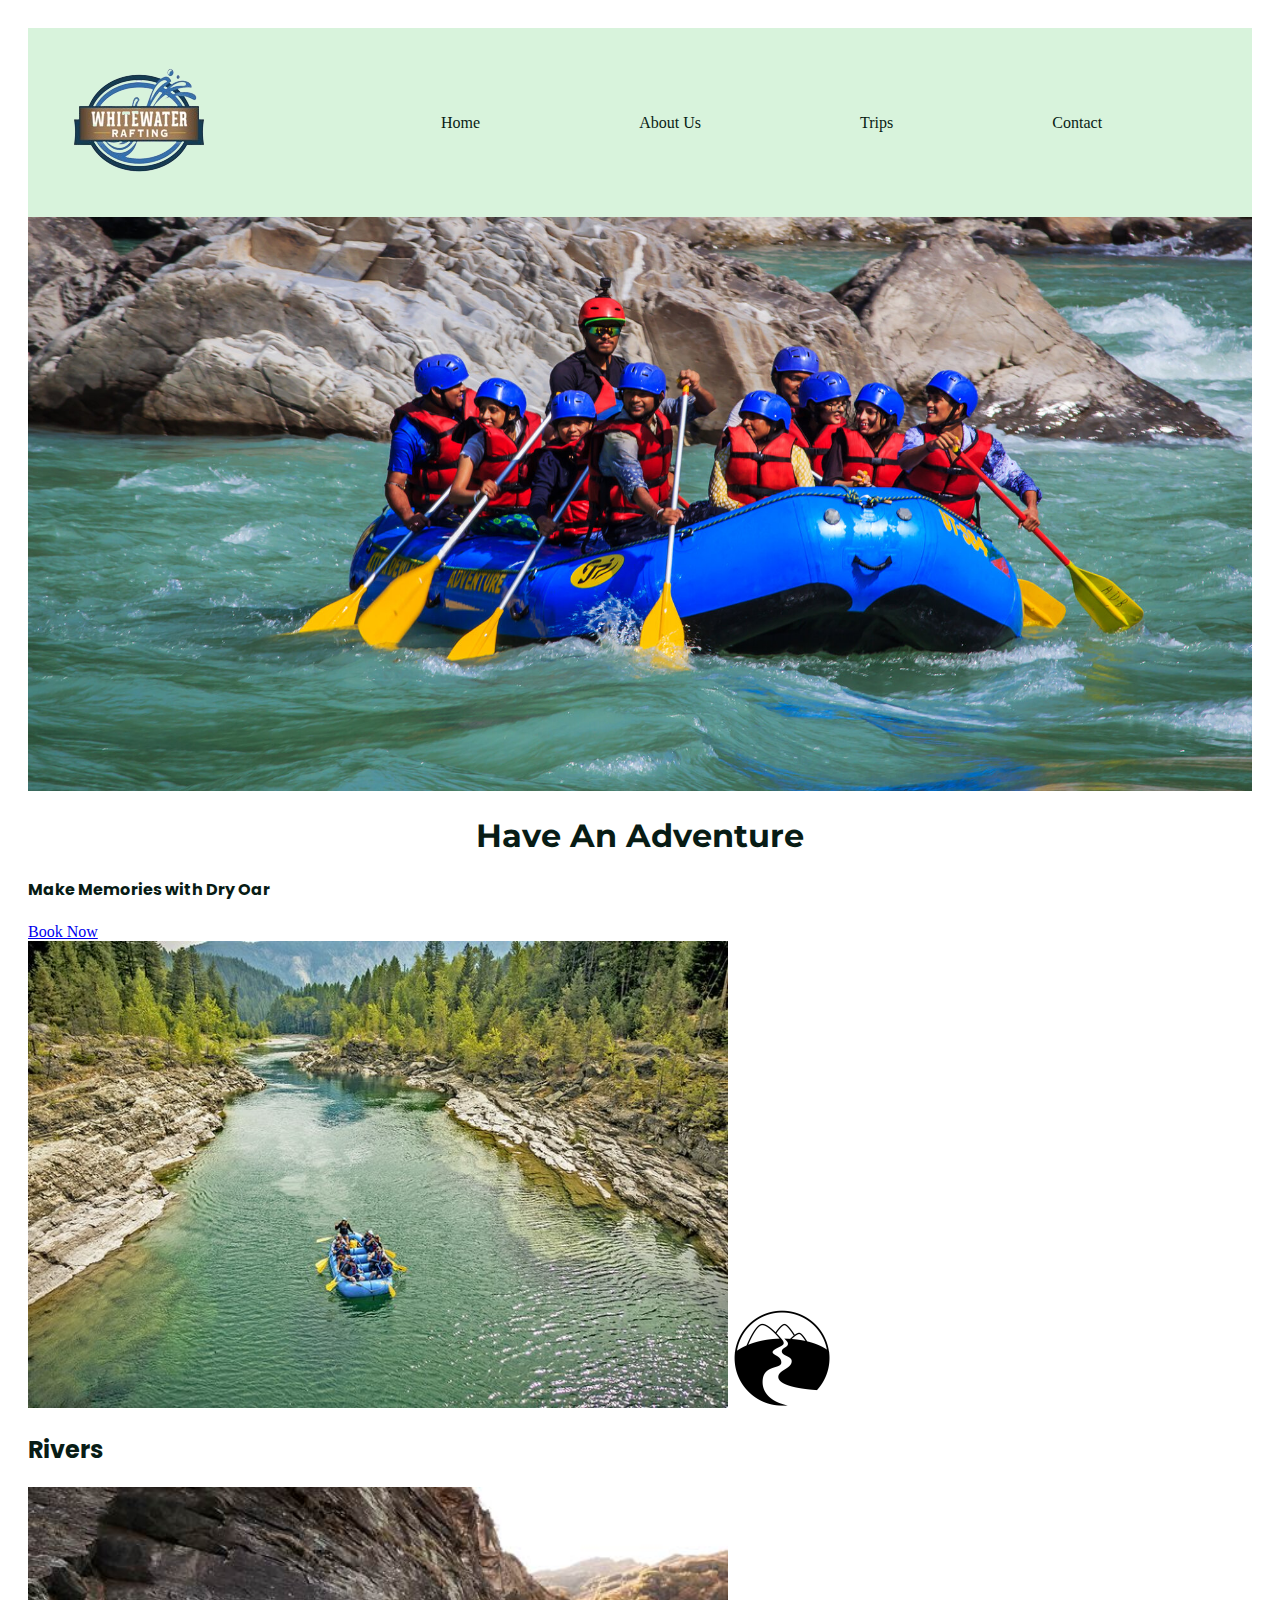
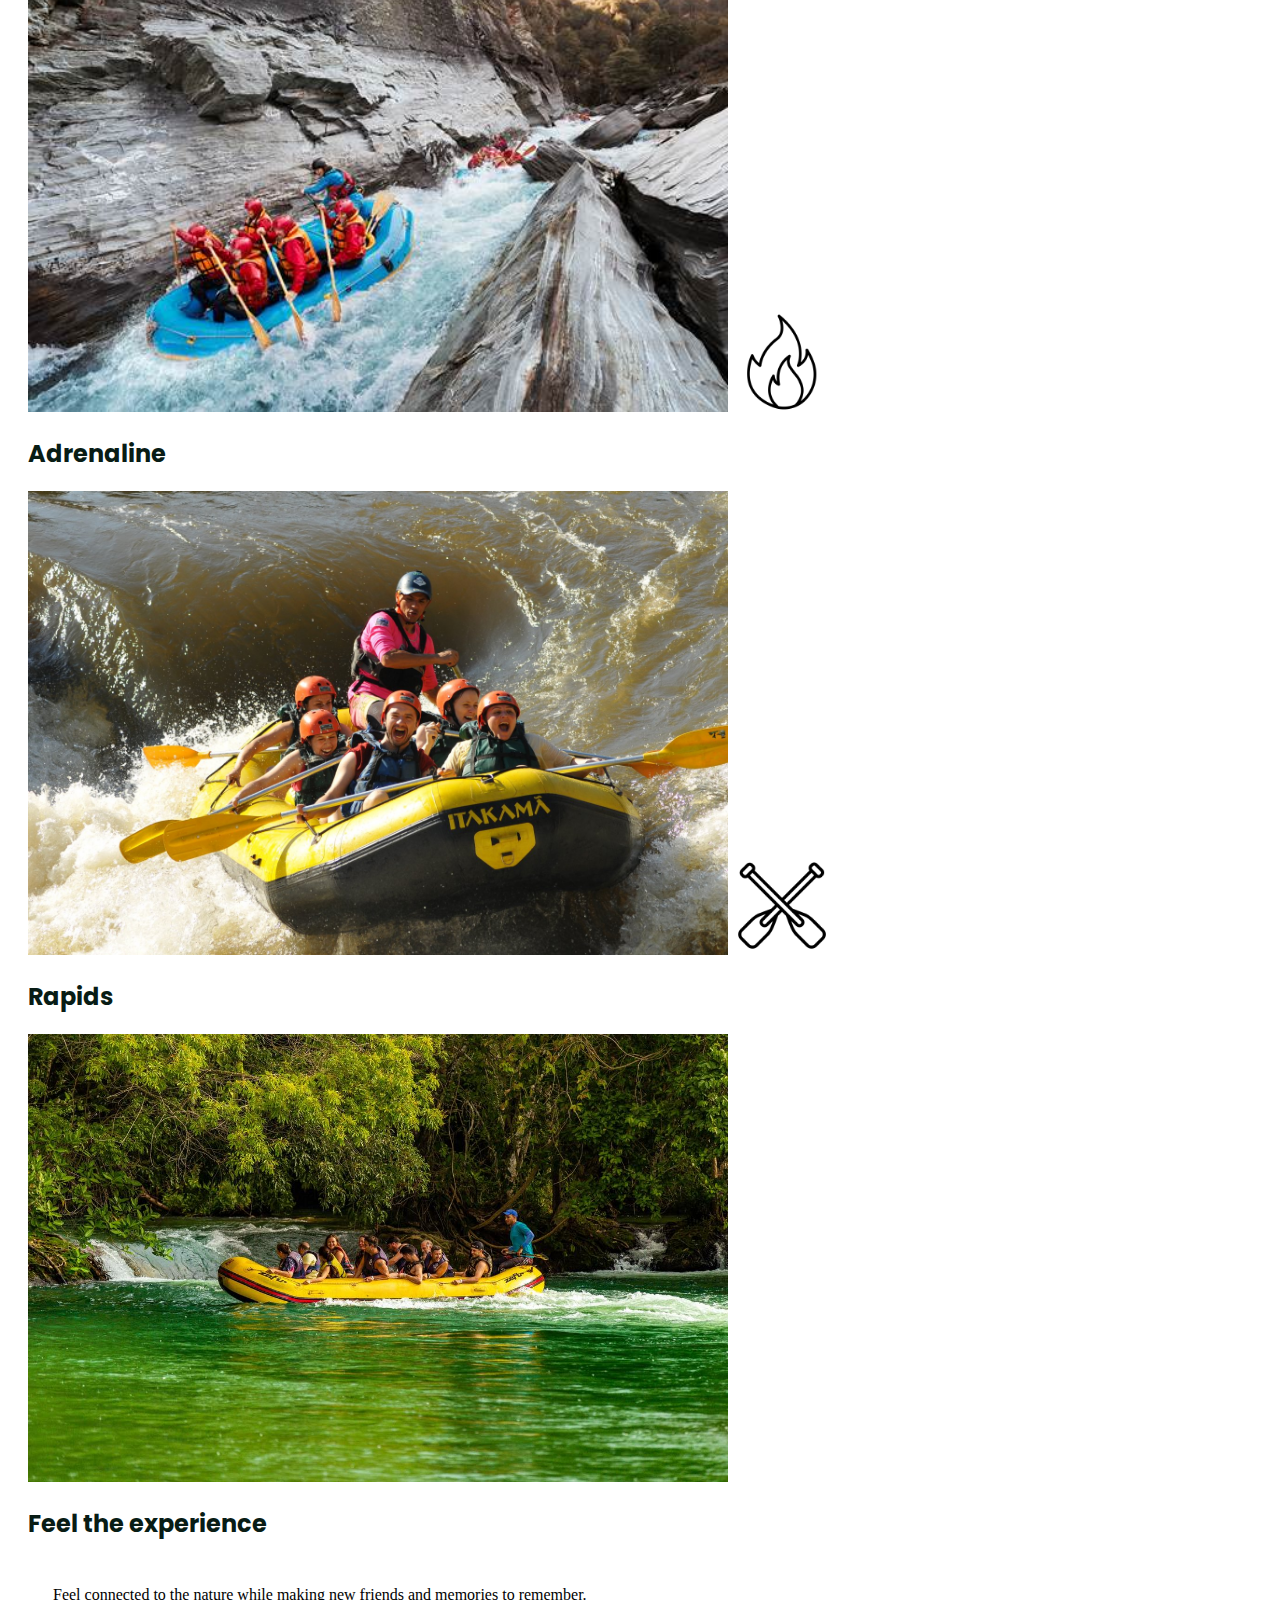
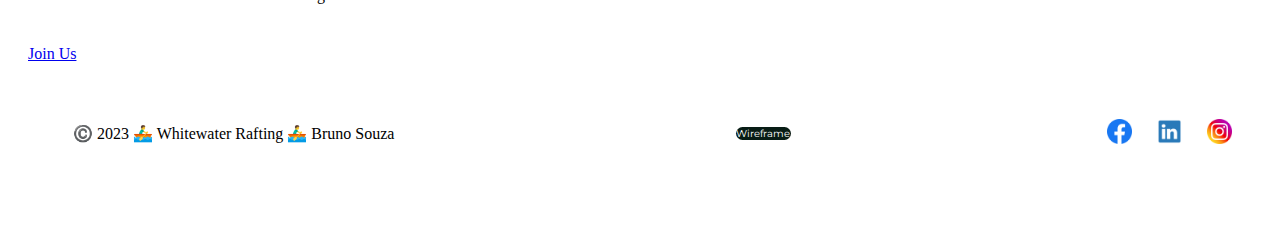
==== wwr/index.html @ 7f9a1aff "first commit" ====
<!DOCTYPE html>
<html lang="en">
<head>
    <meta charset="UTF-8">
    <link rel="stylesheet" href="styles/rafting.css">
    <meta name="description" content="Index page">
    <meta name="author" content="Bruno Souza">
    <meta name="viewport" content="width=device-width, initial-scale=1.0">
    <title>Rafting co. Whitewater</title>
</head>
<body>
    <header>
        <img src="images/logo.png" alt="Logo">
        <nav>
            <a href="site-plan-rafting.html">Home</a>
            <a href="about.html">About Us</a>
            <a href="trips.html">Trips</a>
            <a href="contact.html">Contact</a>
        </nav>
    </header>
    <div id="hero">
        <div id="hero-box">
            <img id="hero-img" src="images/index.jpg" alt="People enjoying white water rafting">
        </div>
        <section id="hero-msg">
            <h1 class="home-title">Have An Adventure</h1>
            <h4>Make Memories with Dry Oar </h4>
            <div class='button-box'>
                <a class='book' href="contactus.html">Book Now</a>
            </div>
        </section>
    </div>
    <main class="home-grid">
        
        <!-- <div class="images_index">
            <figure>
                <img src="images/index2.jpeg" alt="Offer ">
                <figcaption>Thrilling water adventures await! Exciting rafting with discounted rates for large groups.</figcaption>
            </figure>
            <figure>
                <img src="images/index3.jpg" alt="Offer">
                <figcaption>Experience the adrenaline of rafting! Thrilling rides with experienced guides and guaranteed safety.</figcaption>
            </figure>
        </div>
        <div class="index_form">
            <caption></caption>
            <form>
                <div class="index_opt">
                    <label for="name">Name:</label>
                    <input type="text" name="name" id="name" required>
                </div>
                <div class="index_opt">
                    <label for="email">Email:</label>
                    <input type="email" name="email" id="email" required>
                </div>
                <button type="submit">Submit for newsletter</button>
            </form>
        </div>
        <div class="centered-button">
            <a class="btn-contact-us" href="trips.html" target="_blank">Click here to see more trip options</a>
        </div> -->
        <section class="rivers-card">
            <img class="card-img" src="images/index4.jpg" alt="river adventure">
            <img class="icon" src="images/river_icon.png" alt="river icon">
            <h2>Rivers</h2>
        </section>
        <section class="adrenaline-card">
            <img class="card-img" src="images/index2.jpeg" alt="Adrenaline">
            <img class="icon" src="images/fire_icon.png" alt="fire icon">
            <h2>Adrenaline</h2>
        </section>
        <section class="rapids-card">
            <img class="card-img" src="images/index3.jpg" alt="rafting boat">
            <img class="icon" src="images/oars.png" alt="oars icon">
            <h2>Rapids</h2>
        </section>
        <img class="happy_trip" src="images/end-index.jpg" alt="Happy trip">
        <section class="msg">
            <h2>Feel the experience</h2>
            <p>Feel connected to the nature while making new friends and memories to remember. </p>
            <a class='join' href="rivers.html">Join Us</a>
        </section>
    </main>
    <footer>
        <p>©️ 2023 🚣‍♂️ Whitewater Rafting 🚣‍♂️ Bruno Souza </p>
        <a class="wireframe" href="images/wireframe.png">Wireframe</a>
        <nav class="sociallinks">
            <a href="facebook.com">
                <img src="images/facebook.png" alt="Facebook">
            </a>
            <a href="linkedin.com">
                <img src="images/linkedin.png" alt="LinkedIn">
            </a>
            <a href="instagram.com">
                <img src="images/instagram.png" alt="Instagram">
            </a>
        </nav>
    </footer>
</body>
</html>
---- wwr/styles/rafting.css ----
@import url('https://fonts.googleapis.com/css2?family=Poppins&display=swap');
@import url('https://fonts.googleapis.com/css2?family=Montserrat:wght@300&family=Poppins&display=swap');
:root{
    --primary-color:#081C15;
    --secondary-color:#2D6A4F;
    --accent1-color:#D8F3DC;
    --accent2-color:#52B788;
    --heading-font:'Poppins', sans-serif;
    --paragraph-font:'Montserrat', sans-serif;
    --nav-background-color:#1B4332;
    --nav-link-color: #74C69D;
    --nav-hover-link-color: #B7E4C7;
    --nav-hover-background-color: #40916C;
}

body{
    font-family: var(--default-font);
    max-width: 100%;
    padding: 20px;
}
nav:not(.sociallinks){
    display: flex;
    width: 100%;
    justify-content: space-evenly;

}
nav a:not(.sociallinks a){ 
    display: block;
    color: var(--primary-color);
    text-decoration: none;
    padding: 1rem;
}

h1{
    z-index: 1000;
    background-color: rgba(255, 255, 255, 0.553);
    width: 100%;
    text-align: center;
    top: 0;
}
h1, h2, h3, h4, h5, h6{
    font-family: var(--heading-font);
    color: var(--primary-color);
}

header{
    background-color: var(--accent1-color);
    padding: 20px;
    display: grid;
    grid-template-columns: 250px 80%;
    align-items: center;
}

.hero{
    position: relative;
}

article{
    position: absolute;
    background-color: rgba(211, 209, 209, 0.8);
    width: 100%;
    top: 300px;
}

article{
    font-size: 20px;
}
.hero img:not(.happy_costumer_image, .gallery figure){
    display: block;
    width: 100%;
    height: auto;
}

.happy_costumer_image{
    float: right;
    width: 200px;
    height: auto;
    padding-top: .7em;
}

p{
    padding: 25px;
}


footer{
    padding: 20px;
    text-align: center;
    display: flex;
    justify-content: space-between;
    align-items: center;
}

.sociallinks img{
    width: 25px;
    height: auto;
}

.sociallinks{
    display: flex;
    align-items: center;
    display: grid;
    grid-template-columns: 1fr 1fr 1fr;
    grid-gap: 25px;
}

.gallery{
    display: grid;
    grid-template-columns: 20% 20% 20% 20% 20%;
    grid-gap: 15px;
    margin: 0;
}

.gallery figure{
    width: 200px;
    height: auto;
}

.images img{
    width: 200px;
    height: auto;

}

.images{
    display: grid; 
    justify-content: center;
    grid-template-columns: 1fr 1fr 1fr;
}
.images figcaption{
    /* display: flex; */
    /* text-align: center; */
    font-size: 15px;
}

.contact_info h2, .contact_info p{
    text-align: center;
}

.contact_info{
    border-radius: 7px;
    box-shadow: var(--secondary-color) 2px 2px 5px;
    border: var(--primary-color) 2px solid;
    margin: 1rem;
}

.address{
    box-shadow: var(--secondary-color) 2px 2px 5px;
    border: var(--primary-color) 2px solid;
    margin: 1rem;
    padding: 1rem;
    border-radius: 7px;
}

.address iframe{
    width: 100%;
    height: 300px;
    border: 0;
}

.address h2, .address p{
    text-align: center;
}

.start{
    display: grid;
    width: 100%;
    height: auto;
    grid-template-columns: 1fr 1fr;
    align-items: center;
    align-content: center;
}

.form{
    border-radius: 7px;
    box-shadow: var(--secondary-color) 2px 2px 5px;
    border: var(--primary-color) 2px solid;
    margin: 1rem;
}

.form form{
    display: grid;
    margin: 0 auto;
}

.opt{
    display: grid;
    grid-template-columns: 1fr 1fr;
    margin: 1rem;
    text-align: center;
}

.opt label{
    color: var(--primary-color);
    font-weight: 400;
    font-family: var(--paragraph-font);
}

.opt input,select,textarea{
    background-color:aliceblue;
}

.form button{
    background-color: var(--primary-color);
    color: white;
    border: none;
    border-radius: 7px;
    height: 30px;
    margin: 1rem;
}

.images-trip{
    display: grid;
    grid-template-columns: 1fr 1fr 1fr;
    margin: 15px;
    align-items: center;
    justify-content: space-between ;
    grid-gap: 15px;
}

.images-trip img{
    width: 280px;
    height: 230px;

}

.btn-contact-us{
    background-color: var(--primary-color);
    color: white;
    text-decoration: none;
    border: none;
    border-radius: 7px;
    width: 250px;
    margin: 1rem;
    text-align: center;
    justify-content: center;
    font-family: var(--paragraph-font);
}


.centered-button {
    display: flex;
    justify-content: center;
    align-items: center;
  }

.images-trip figure{
    align-items: center;
    display: flex;
    margin: 0;
    border: var(--primary-color) 2px solid;
    padding: 2px;
}

.images-trip figure figcaption{
    text-align: center;
    font-size: 15px;
    padding: 5px;
    font-family: var(--paragraph-font);
    color: var(--primary-color);
}

.t_offer{
    align-items: center;
    justify-content: center;
    display: flex;
}

.t_offer tbody tr{
    padding: 2rem;
}

.t_offer tbody tr td, .t_offer tbody tr th, .t_offer caption{
    padding: 1rem;
    font-family: var(--paragraph-font);
    color: var(--primary-color);
}

.btn-table{
    background-color: var(--primary-color);
    color: white;
    text-decoration: none;
    border: none;
    border-radius: 7px;
    display: flex;
    width: 100px;
    margin: 1rem;
    text-align: center;
    justify-content: center;
    font-family: var(--paragraph-font);
}



.wireframe{
    background-color: var(--primary-color);
    color: white;
    text-decoration: none;
    font-size: 10px;
    border: none;
    border-radius: 7px;
    display: flex;
    width: 55px;
    text-align: center;
    justify-content: center;
    font-family: var(--paragraph-font);
}

#hero-img{
    width: 100%;
    height: auto;
}

.home-title{
    text-align: center;
    font-family: var(--paragraph-font);
    color: var(--primary-color);
    justify-content: center;
    display: flex;
}

.images_index figure{
    align-items: center;
    justify-content: center;
    margin: 0;
    border: var(--primary-color) 2px solid;
    padding: 2px;
}

.images_index figure figcaption{
    text-align: center;
    font-size: 15px;
    padding: 5px;
    font-family: var(--paragraph-font);
    color: var(--primary-color);
}

.images_index img{
    width: 293px;
    height: 230px;

}

.images_index{
    display: grid;
    grid-template-columns: 300px 300px;
    margin: 15px;
    align-items: center;
    justify-content: start;
    grid-gap: 15px;
}

.index_form{
    display: grid;
    grid-template-columns: 1fr 1fr;
    grid-row: 2;
    margin: 15px;
    align-items: center;
    grid-gap: 15px;
    border: var(--primary-color) 2px solid;
    padding: 2px;
    width: 300px;
}

.index_opt{
    display: grid;
    grid-template-columns: 1fr 1fr;
    justify-content: start;
    width: 200px;
}

.index_form button{
    background-color: var(--primary-color);
    color: white;
    border: none;
    border-radius: 7px;
    height: 30px;
    margin: 1rem;
}


.index_form form{
    padding: 10px;
}


/* ########################################### */

.card-img, .happy_trip{
    width: 700px;
}

.icon{
    max-width: 100px;
}
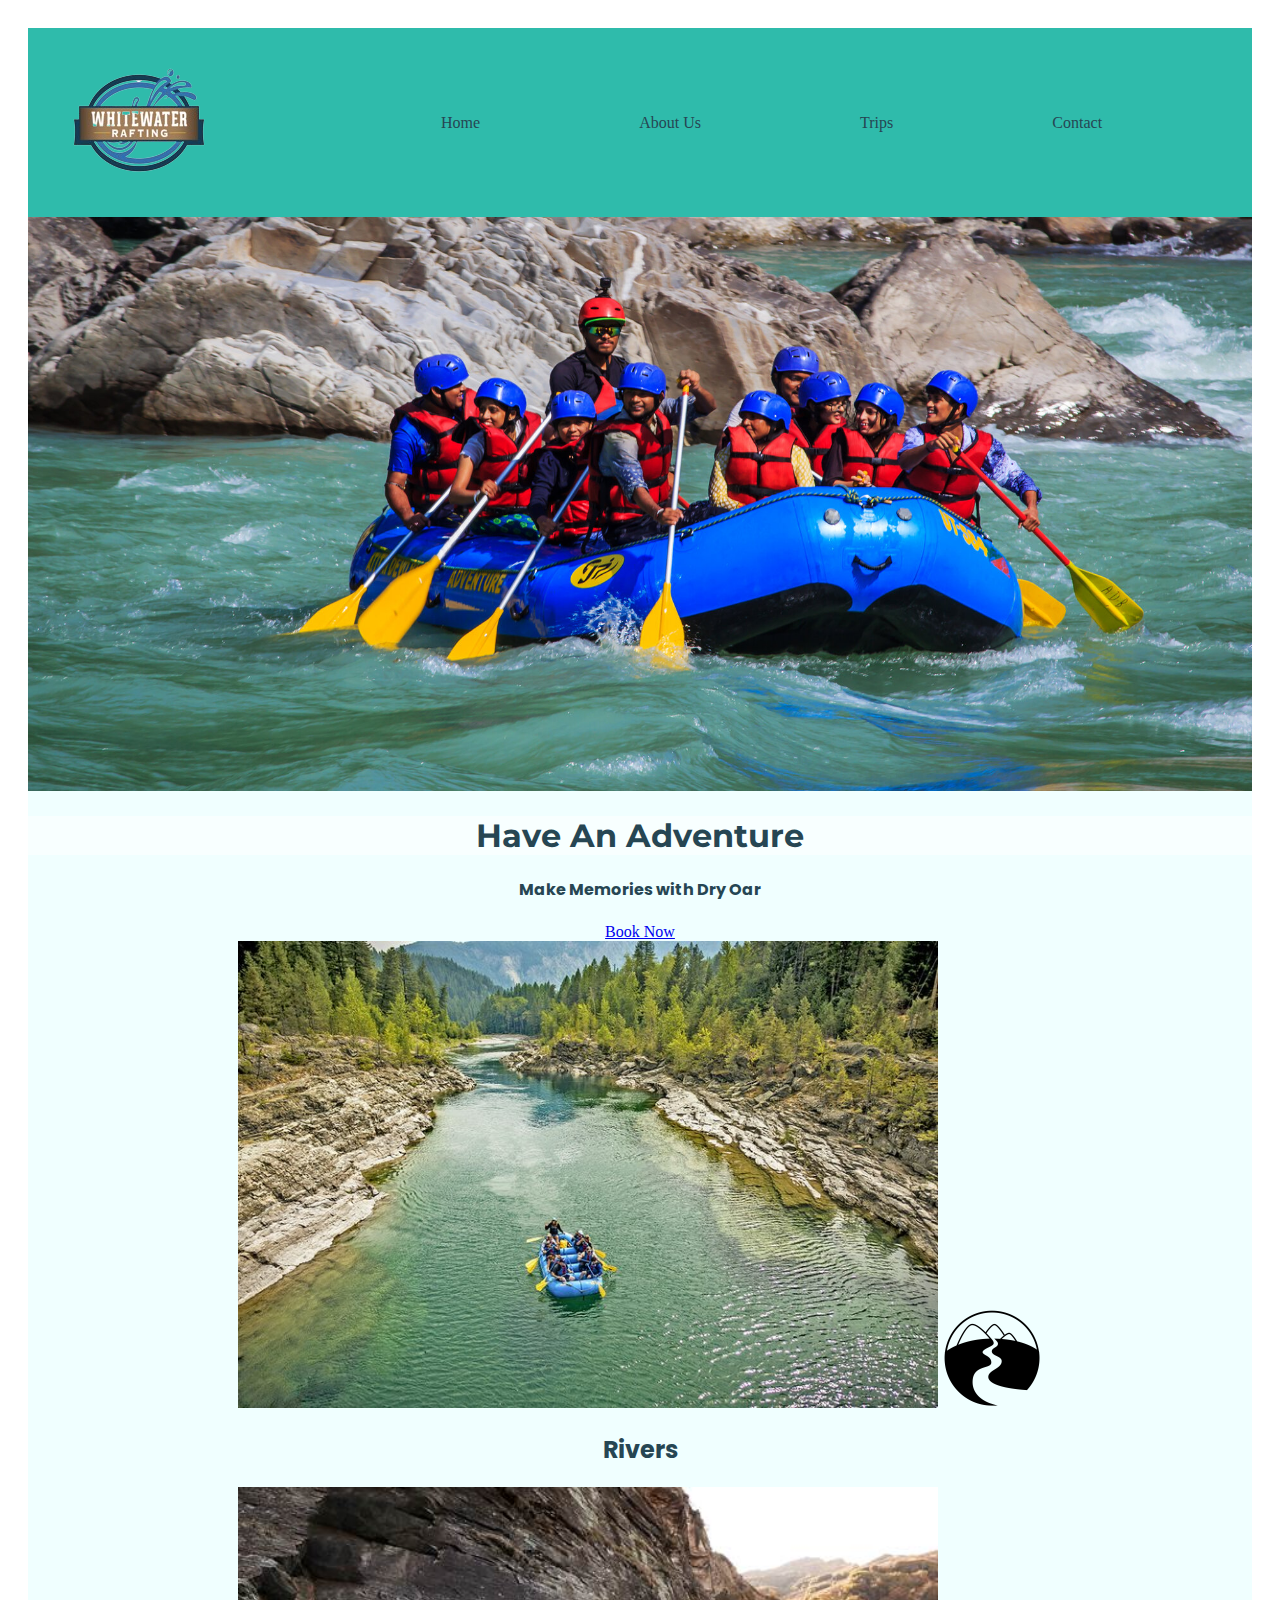
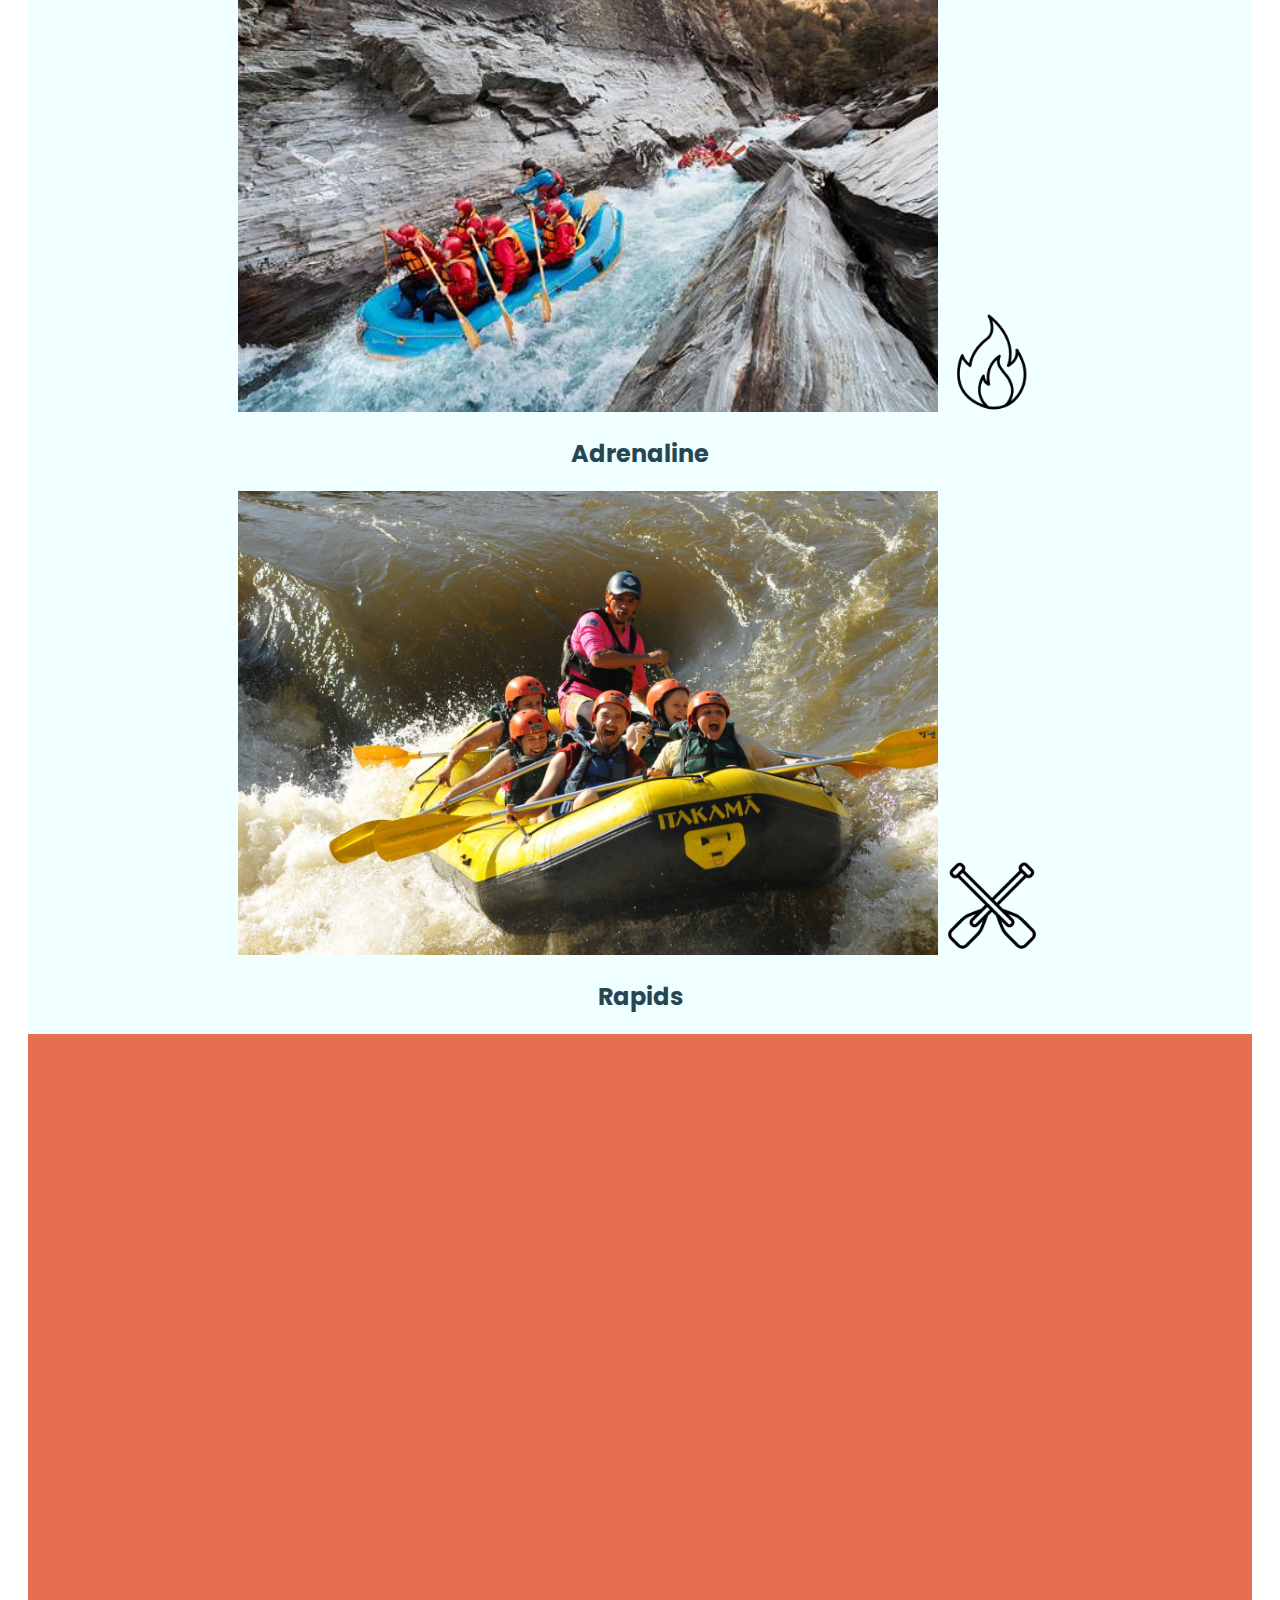
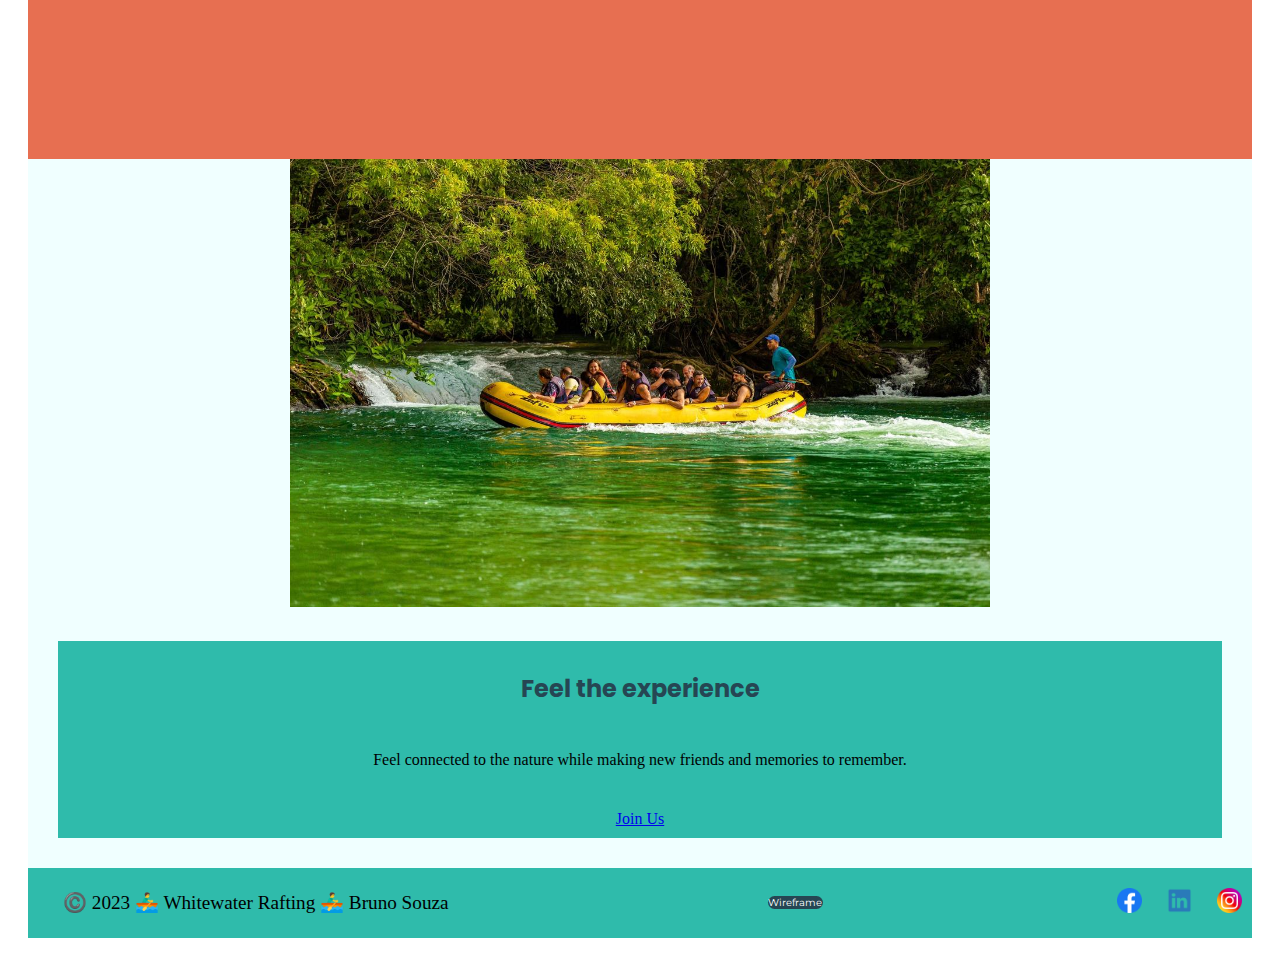
==== commit 219a1795: "1" ====
--- a/wwr/index.html
+++ b/wwr/index.html
@@ -9,92 +9,95 @@
     <title>Rafting co. Whitewater</title>
 </head>
 <body>
-    <header>
-        <img src="images/logo.png" alt="Logo">
-        <nav>
-            <a href="site-plan-rafting.html">Home</a>
-            <a href="about.html">About Us</a>
-            <a href="trips.html">Trips</a>
-            <a href="contact.html">Contact</a>
-        </nav>
-    </header>
-    <div id="hero">
-        <div id="hero-box">
-            <img id="hero-img" src="images/index.jpg" alt="People enjoying white water rafting">
+    <div id="content">
+        <header>
+            <img src="images/logo.png" alt="Logo">
+            <nav>
+                <a href="site-plan-rafting.html">Home</a>
+                <a href="about.html">About Us</a>
+                <a href="trips.html">Trips</a>
+                <a href="contact.html">Contact</a>
+            </nav>
+        </header>
+        <div id="hero">
+            <div id="hero-box">
+                <img id="hero-img" src="images/index.jpg" alt="People enjoying white water rafting">
+            </div>
+            <section id="hero-msg">
+                <h1 class="home-title">Have An Adventure</h1>
+                <h4>Make Memories with Dry Oar </h4>
+                <div class='button-box'>
+                    <a class='book' href="contactus.html">Book Now</a>
+                </div>
+            </section>
         </div>
-        <section id="hero-msg">
-            <h1 class="home-title">Have An Adventure</h1>
-            <h4>Make Memories with Dry Oar </h4>
-            <div class='button-box'>
-                <a class='book' href="contactus.html">Book Now</a>
+        <main class="home-grid">
+
+            <!-- <div class="images_index">
+                <figure>
+                    <img src="images/index2.jpeg" alt="Offer ">
+                    <figcaption>Thrilling water adventures await! Exciting rafting with discounted rates for large groups.</figcaption>
+                </figure>
+                <figure>
+                    <img src="images/index3.jpg" alt="Offer">
+                    <figcaption>Experience the adrenaline of rafting! Thrilling rides with experienced guides and guaranteed safety.</figcaption>
+                </figure>
             </div>
-        </section>
+            <div class="index_form">
+                <caption></caption>
+                <form>
+                    <div class="index_opt">
+                        <label for="name">Name:</label>
+                        <input type="text" name="name" id="name" required>
+                    </div>
+                    <div class="index_opt">
+                        <label for="email">Email:</label>
+                        <input type="email" name="email" id="email" required>
+                    </div>
+                    <button type="submit">Submit for newsletter</button>
+                </form>
+            </div>
+            <div class="centered-button">
+                <a class="btn-contact-us" href="trips.html" target="_blank">Click here to see more trip options</a>
+            </div> -->
+            <section class="rivers-card">
+                <img class="card-img" src="images/index4.jpg" alt="river adventure">
+                <img class="icon" src="images/river_icon.png" alt="river icon">
+                <h2>Rivers</h2>
+            </section>
+            <section class="adrenaline-card">
+                <img class="card-img" src="images/index2.jpeg" alt="Adrenaline">
+                <img class="icon" src="images/fire_icon.png" alt="fire icon">
+                <h2>Adrenaline</h2>
+            </section>
+            <section class="rapids-card">
+                <img class="card-img" src="images/index3.jpg" alt="rafting boat">
+                <img class="icon" src="images/oars.png" alt="oars icon">
+                <h2>Rapids</h2>
+            </section>
+            <div id="background"></div>
+            <img class="happy_trip" src="images/end-index.jpg" alt="Happy trip">
+            <section class="msg">
+                <h2>Feel the experience</h2>
+                <p>Feel connected to the nature while making new friends and memories to remember. </p>
+                <a class='join' href="rivers.html">Join Us</a>
+            </section>
+        </main>
+        <footer>
+            <p>©️ 2023 🚣‍♂️ Whitewater Rafting 🚣‍♂️ Bruno Souza </p>
+            <a class="wireframe" href="images/wireframe.png">Wireframe</a>
+            <nav class="sociallinks">
+                <a href="facebook.com">
+                    <img src="images/facebook.png" alt="Facebook">
+                </a>
+                <a href="linkedin.com">
+                    <img src="images/linkedin.png" alt="LinkedIn">
+                </a>
+                <a href="instagram.com">
+                    <img src="images/instagram.png" alt="Instagram">
+                </a>
+            </nav>
+        </footer>
     </div>
-    <main class="home-grid">
-        
-        <!-- <div class="images_index">
-            <figure>
-                <img src="images/index2.jpeg" alt="Offer ">
-                <figcaption>Thrilling water adventures await! Exciting rafting with discounted rates for large groups.</figcaption>
-            </figure>
-            <figure>
-                <img src="images/index3.jpg" alt="Offer">
-                <figcaption>Experience the adrenaline of rafting! Thrilling rides with experienced guides and guaranteed safety.</figcaption>
-            </figure>
-        </div>
-        <div class="index_form">
-            <caption></caption>
-            <form>
-                <div class="index_opt">
-                    <label for="name">Name:</label>
-                    <input type="text" name="name" id="name" required>
-                </div>
-                <div class="index_opt">
-                    <label for="email">Email:</label>
-                    <input type="email" name="email" id="email" required>
-                </div>
-                <button type="submit">Submit for newsletter</button>
-            </form>
-        </div>
-        <div class="centered-button">
-            <a class="btn-contact-us" href="trips.html" target="_blank">Click here to see more trip options</a>
-        </div> -->
-        <section class="rivers-card">
-            <img class="card-img" src="images/index4.jpg" alt="river adventure">
-            <img class="icon" src="images/river_icon.png" alt="river icon">
-            <h2>Rivers</h2>
-        </section>
-        <section class="adrenaline-card">
-            <img class="card-img" src="images/index2.jpeg" alt="Adrenaline">
-            <img class="icon" src="images/fire_icon.png" alt="fire icon">
-            <h2>Adrenaline</h2>
-        </section>
-        <section class="rapids-card">
-            <img class="card-img" src="images/index3.jpg" alt="rafting boat">
-            <img class="icon" src="images/oars.png" alt="oars icon">
-            <h2>Rapids</h2>
-        </section>
-        <img class="happy_trip" src="images/end-index.jpg" alt="Happy trip">
-        <section class="msg">
-            <h2>Feel the experience</h2>
-            <p>Feel connected to the nature while making new friends and memories to remember. </p>
-            <a class='join' href="rivers.html">Join Us</a>
-        </section>
-    </main>
-    <footer>
-        <p>©️ 2023 🚣‍♂️ Whitewater Rafting 🚣‍♂️ Bruno Souza </p>
-        <a class="wireframe" href="images/wireframe.png">Wireframe</a>
-        <nav class="sociallinks">
-            <a href="facebook.com">
-                <img src="images/facebook.png" alt="Facebook">
-            </a>
-            <a href="linkedin.com">
-                <img src="images/linkedin.png" alt="LinkedIn">
-            </a>
-            <a href="instagram.com">
-                <img src="images/instagram.png" alt="Instagram">
-            </a>
-        </nav>
-    </footer>
 </body>
 </html>--- a/wwr/styles/rafting.css
+++ b/wwr/styles/rafting.css
@@ -1,16 +1,28 @@
 @import url('https://fonts.googleapis.com/css2?family=Poppins&display=swap');
 @import url('https://fonts.googleapis.com/css2?family=Montserrat:wght@300&family=Poppins&display=swap');
 :root{
-    --primary-color:#081C15;
-    --secondary-color:#2D6A4F;
-    --accent1-color:#D8F3DC;
-    --accent2-color:#52B788;
+    --primary-color:#264653;
+    --secondary-color:#2fbbab;
+    --accent1-color:#E9C46A;
+    --accent2-color:#F4A261;
     --heading-font:'Poppins', sans-serif;
     --paragraph-font:'Montserrat', sans-serif;
     --nav-background-color:#1B4332;
-    --nav-link-color: #74C69D;
-    --nav-hover-link-color: #B7E4C7;
+    --nav-link-color: #E76F51;
+    --nav-hover-link-color: #c96248;
     --nav-hover-background-color: #40916C;
+}
+
+#content{
+    text-align: center;
+    margin: 0 auto;
+    max-width: 1600px;
+    background-color: azure;
+}
+
+#background {
+    background-color: var(--nav-link-color);
+    height: 725px;
 }
 
 body{
@@ -29,6 +41,7 @@
     color: var(--primary-color);
     text-decoration: none;
     padding: 1rem;
+    text-align: center;
 }
 
 h1{
@@ -44,7 +57,7 @@
 }
 
 header{
-    background-color: var(--accent1-color);
+    background-color: var(--secondary-color);
     padding: 20px;
     display: grid;
     grid-template-columns: 250px 80%;
@@ -84,13 +97,22 @@
 
 
 footer{
-    padding: 20px;
-    text-align: center;
+    padding: 10px;
+    height: 50px;
+    margin: 0 auto;
     display: flex;
     justify-content: space-between;
     align-items: center;
-}
-
+    background-color: var(--secondary-color);
+}
+
+footer p {
+    font-size: 1.2em;
+}    
+
+footer p a:hover{
+    text-decoration: underline;
+}
 .sociallinks img{
     width: 25px;
     height: auto;
@@ -391,5 +413,11 @@
 }
 
 .icon{
-    max-width: 100px;
+    width: 100px;
+}
+
+.msg{
+    background-color: var(--secondary-color);
+    margin: 30px;
+    padding: 10px;
 }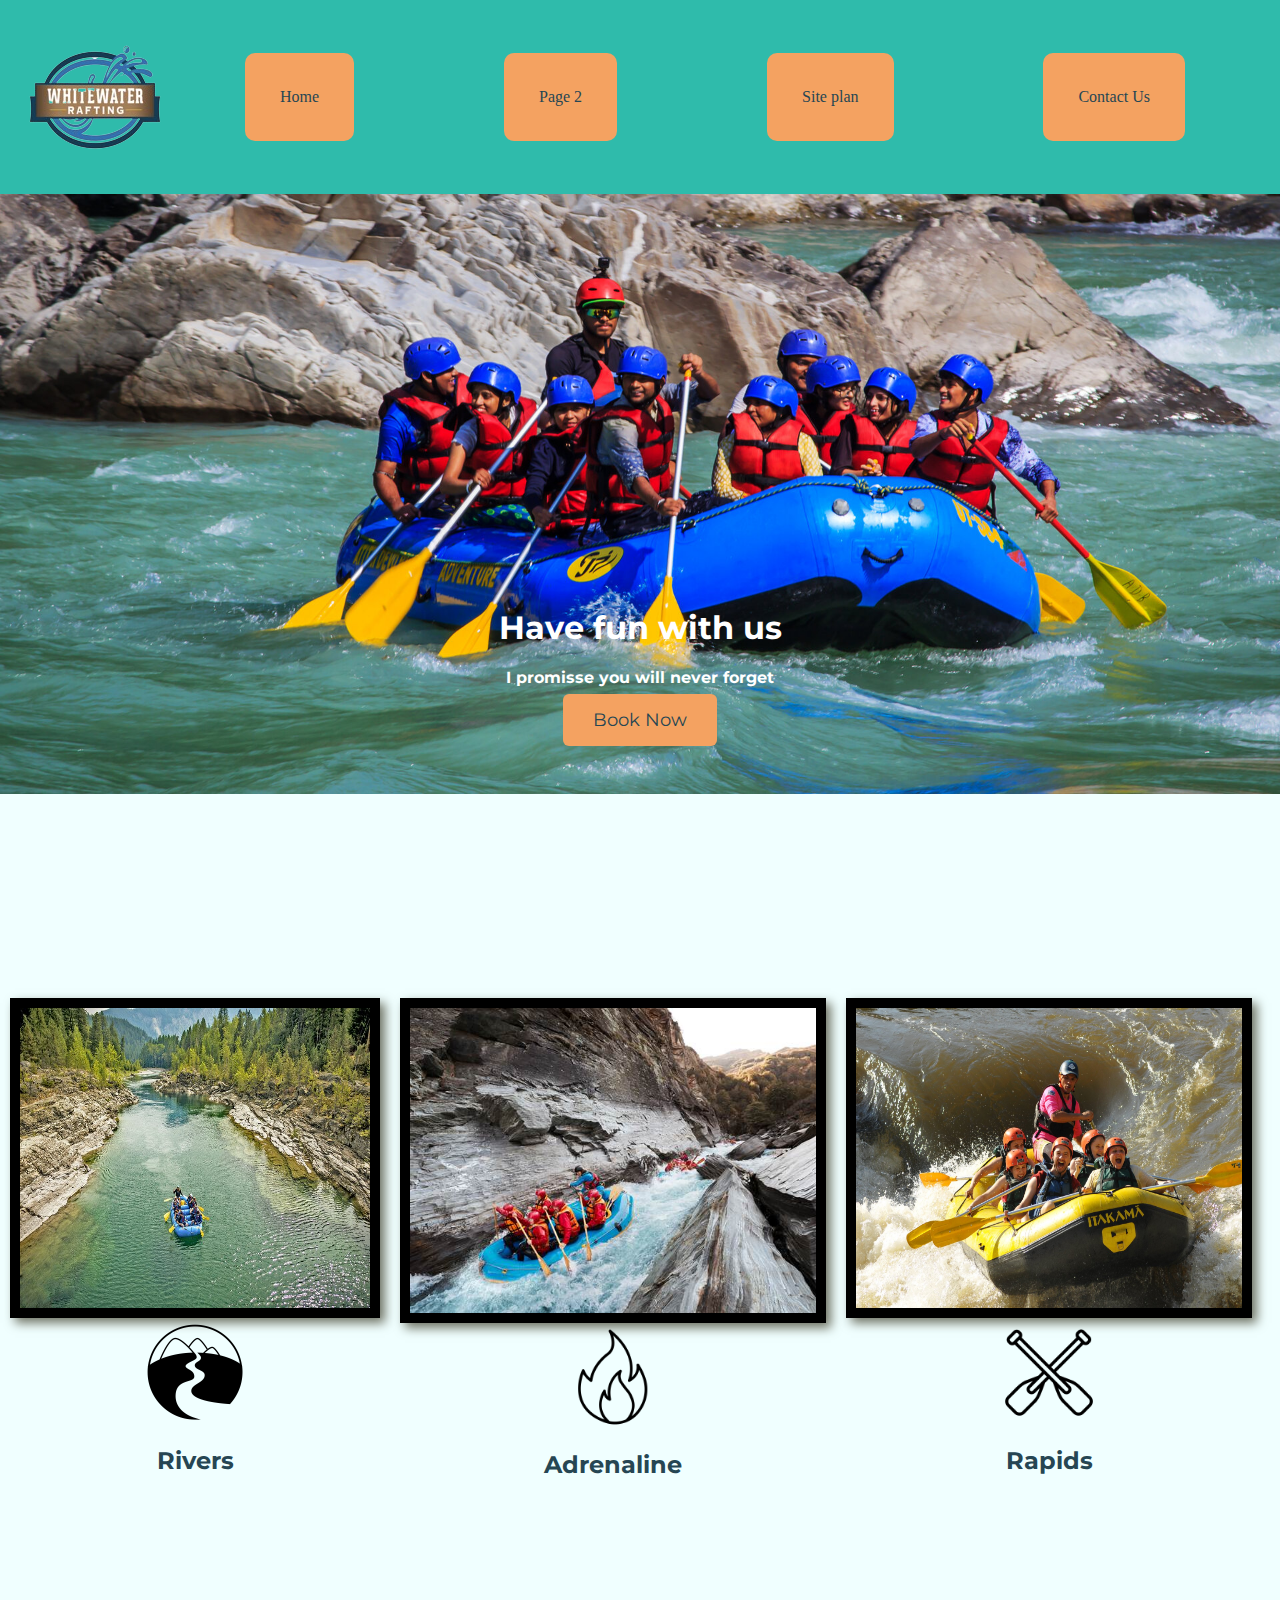
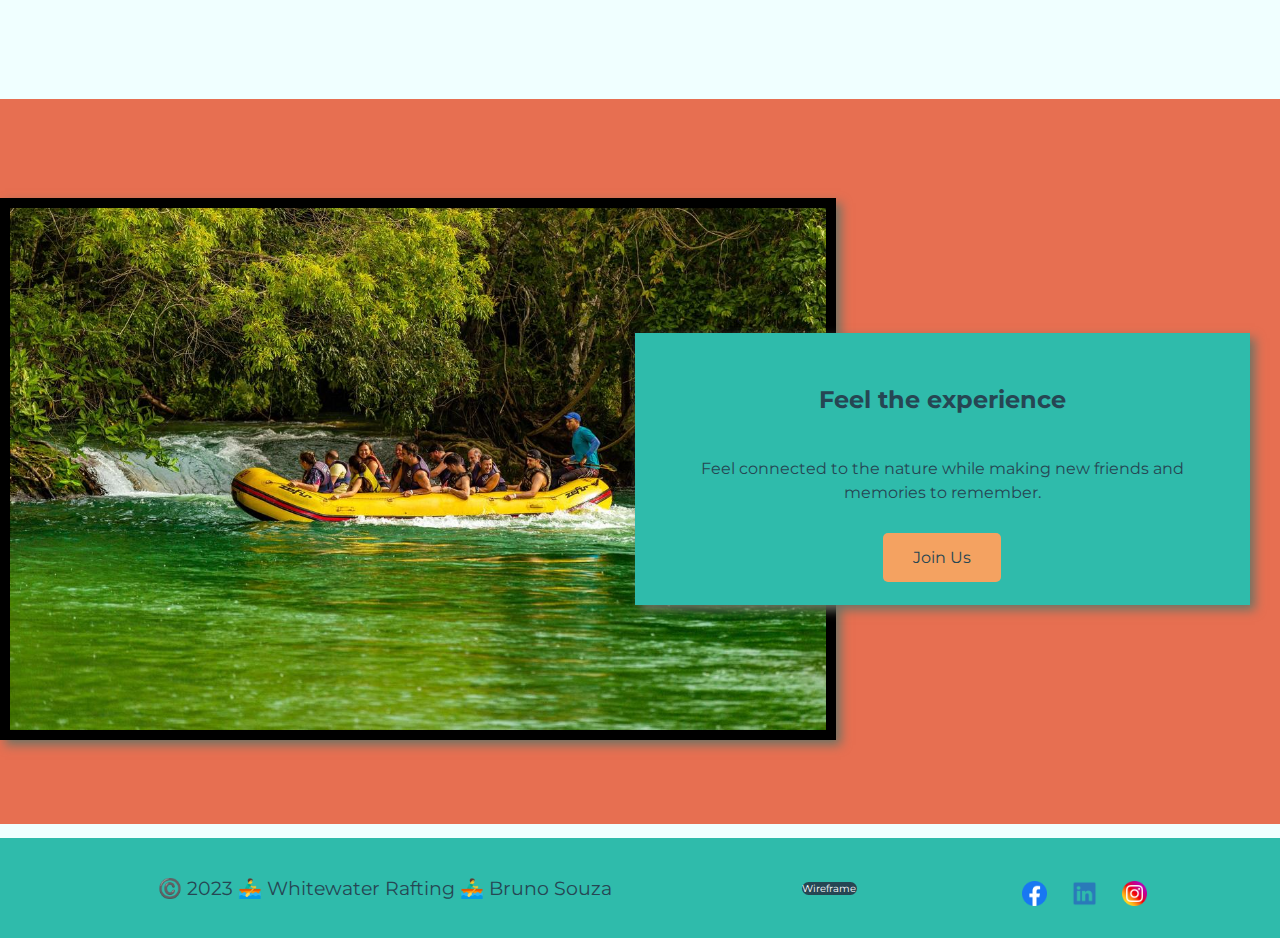
==== commit da240f0c: "1" ====
--- a/wwr/index.html
+++ b/wwr/index.html
@@ -13,10 +13,10 @@
         <header>
             <img src="images/logo.png" alt="Logo">
             <nav>
-                <a href="site-plan-rafting.html">Home</a>
-                <a href="about.html">About Us</a>
-                <a href="trips.html">Trips</a>
-                <a href="contact.html">Contact</a>
+                <a href="index.html">Home</a>
+                <a href="#">Page 2</a>
+                <a href="site-plan-rafting.html">Site plan</a>
+                <a href="contactus.html">Contact Us</a>
             </nav>
         </header>
         <div id="hero">
@@ -24,8 +24,8 @@
                 <img id="hero-img" src="images/index.jpg" alt="People enjoying white water rafting">
             </div>
             <section id="hero-msg">
-                <h1 class="home-title">Have An Adventure</h1>
-                <h4>Make Memories with Dry Oar </h4>
+                <h1 class="home-title">Have fun with us</h1>
+                <h4>I promisse you will never forget </h4>
                 <div class='button-box'>
                     <a class='book' href="contactus.html">Book Now</a>
                 </div>
--- a/wwr/styles/rafting.css
+++ b/wwr/styles/rafting.css
@@ -5,14 +5,16 @@
     --secondary-color:#2fbbab;
     --accent1-color:#E9C46A;
     --accent2-color:#F4A261;
-    --heading-font:'Poppins', sans-serif;
+    /* --paragraph-font:'Poppins', sans-serif; */
     --paragraph-font:'Montserrat', sans-serif;
     --nav-background-color:#1B4332;
     --nav-link-color: #E76F51;
     --nav-hover-link-color: #c96248;
     --nav-hover-background-color: #40916C;
 }
-
+main, section, img{
+    box-sizing: border-box;
+}
 #content{
     text-align: center;
     margin: 0 auto;
@@ -28,31 +30,33 @@
 body{
     font-family: var(--default-font);
     max-width: 100%;
-    padding: 20px;
+    margin: 0;
+    padding: 0;
 }
 nav:not(.sociallinks){
     display: flex;
     width: 100%;
-    justify-content: space-evenly;
+    justify-content: space-around;
 
 }
 nav a:not(.sociallinks a){ 
     display: block;
     color: var(--primary-color);
     text-decoration: none;
-    padding: 1rem;
-    text-align: center;
-}
-
-h1{
+    padding: 35px;
+    text-align: center;
+    background-color:var(--accent2-color) ;
+    border-radius: 10px;
+}
+
+/* h1{
     z-index: 1000;
-    background-color: rgba(255, 255, 255, 0.553);
     width: 100%;
     text-align: center;
     top: 0;
-}
-h1, h2, h3, h4, h5, h6{
-    font-family: var(--heading-font);
+} */
+h1, h2, h3, h4, h5, h6 {
+    font-family: var(--paragraph-font);
     color: var(--primary-color);
 }
 
@@ -60,14 +64,32 @@
     background-color: var(--secondary-color);
     padding: 20px;
     display: grid;
-    grid-template-columns: 250px 80%;
-    align-items: center;
-}
-
-.hero{
-    position: relative;
-}
-
+    grid-template-columns: 150px auto;
+    align-items: center;
+}
+
+header img{
+    padding-top: 5px;
+    justify-self: center;
+    align-self: center;
+}
+
+#hero{
+    display: grid;
+    grid-template-columns: 1fr 3fr 1fr;
+}
+
+#hero-box {
+    grid-column: 1/4;
+    grid-row: 1/3;
+}
+#hero-msg {
+    margin-top: -200px; 
+    grid-column: 2/3;
+}
+#hero-msg h4 {
+    color: white;
+}
 article{
     position: absolute;
     background-color: rgba(211, 209, 209, 0.8);
@@ -97,17 +119,20 @@
 
 
 footer{
-    padding: 10px;
+    margin-top: 200px;
+    padding: 25px 50px;
     height: 50px;
     margin: 0 auto;
     display: flex;
-    justify-content: space-between;
+    justify-content: space-around;
     align-items: center;
     background-color: var(--secondary-color);
 }
 
 footer p {
     font-size: 1.2em;
+    font-family: var(--paragraph-font);
+    color: var(--primary-color);
 }    
 
 footer p a:hover{
@@ -116,6 +141,7 @@
 .sociallinks img{
     width: 25px;
     height: auto;
+    padding-top: 15px;
 }
 
 .sociallinks{
@@ -336,9 +362,15 @@
 .home-title{
     text-align: center;
     font-family: var(--paragraph-font);
-    color: var(--primary-color);
-    justify-content: center;
-    display: flex;
+    color: white;
+    justify-content: center;
+    display: flex;
+    font-size: 2em;
+    margin-top: 10px;
+}
+
+.home-grid{
+    display: grid;
 }
 
 .images_index figure{
@@ -409,7 +441,34 @@
 /* ########################################### */
 
 .card-img, .happy_trip{
-    width: 700px;
+    width: 100%;
+    border: 10px solid black;
+    min-height: 320px;
+}
+
+.card-img{
+    transition: transform .5s;
+    box-shadow: 5px 5px 10px #6f7364;
+}
+
+.card-img:hover {
+    opacity: .6;
+    transform: scale(1.1);
+}
+
+.msg {
+    background-color: #6f7364;
+    padding: 35px;
+    grid-column: 6/10;
+    grid-row: 6/7;
+    box-shadow: 5px 5px 10px #6f7364;
+}
+
+.happy_trip {
+    width: 100%;
+    grid-column: 2/7;
+    grid-row: 5/8;
+    box-shadow: 5px 5px 10px #6f7364;
 }
 
 .icon{
@@ -419,5 +478,108 @@
 .msg{
     background-color: var(--secondary-color);
     margin: 30px;
-    padding: 10px;
+    font-family: var(--paragraph-font);
+    color: var(--primary-color);
+    line-height: 1.5em;
+    padding: 35px;
+}
+
+.join{
+    padding: 15px 30px;
+    margin-top: 50px;
+    border-radius: 5px;
+    background-color: var(--accent2-color);
+    text-decoration: none;
+    color: var(--primary-color);
+}
+
+msg p{
+    padding-bottom: 15px;
+}
+
+
+.rivers-card, .adrenaline-card, .rapids-card{
+    margin: 200px 10px;
+}
+.rivers-card{
+    grid-column: 2/4;
+    grid-row: 2/3;
+}
+
+.adrenaline-card{
+    grid-column: 5/7;
+    grid-row: 2/3;
+}
+
+.rapids-card{
+    grid-column: 7/9;
+    grid-row: 2/3;
+}
+
+#background{
+    grid-column: 1/11;
+    grid-row: 4/9;
+}
+
+.happy_trip{
+    grid-column: 2/7;
+    grid-row: 5/8;
+}
+
+.msg{
+    grid-column: 6/10;
+    grid-row: 6/7;
+}
+
+.book{
+    font-size: 18px;
+    font-family: var(--paragraph-font) ;
+    border-radius: 6px;
+    background-color: var(--accent2-color);
+    padding: 15px 30px;
+    margin-top: 50px;
+    color: var(--primary-color);
+    text-decoration: none;
+}
+
+@media screen and (max-width: 900px) {
+    #hero, .home-grid {
+        display: block;
+        height: auto;
+    }
+    nav, footer {
+        flex-direction: column;
+    }
+    nav a {
+        display: block;
+        padding: 15px;
+    }
+    #hero {
+        margin-top: 0;
+    }
+    #hero-msg {
+        margin-top: 0;
+    }
+    #hero-msg h4 {
+        display: none;
+    }
+    .home-title {
+        font-size: 25px;
+        color: #6f7364;
+    }
+    .rivers-card, .camping-card, .rapids-card { 
+        margin: 50px auto;
+        width: 60%;
+    }
+    #background {
+        display: none;
+    }
+    .mountains, .msg {
+        width: 80%;
+        display: block;
+        margin: 0 auto;
+    }
+    footer {
+        margin-top: 25px;
+    }
 }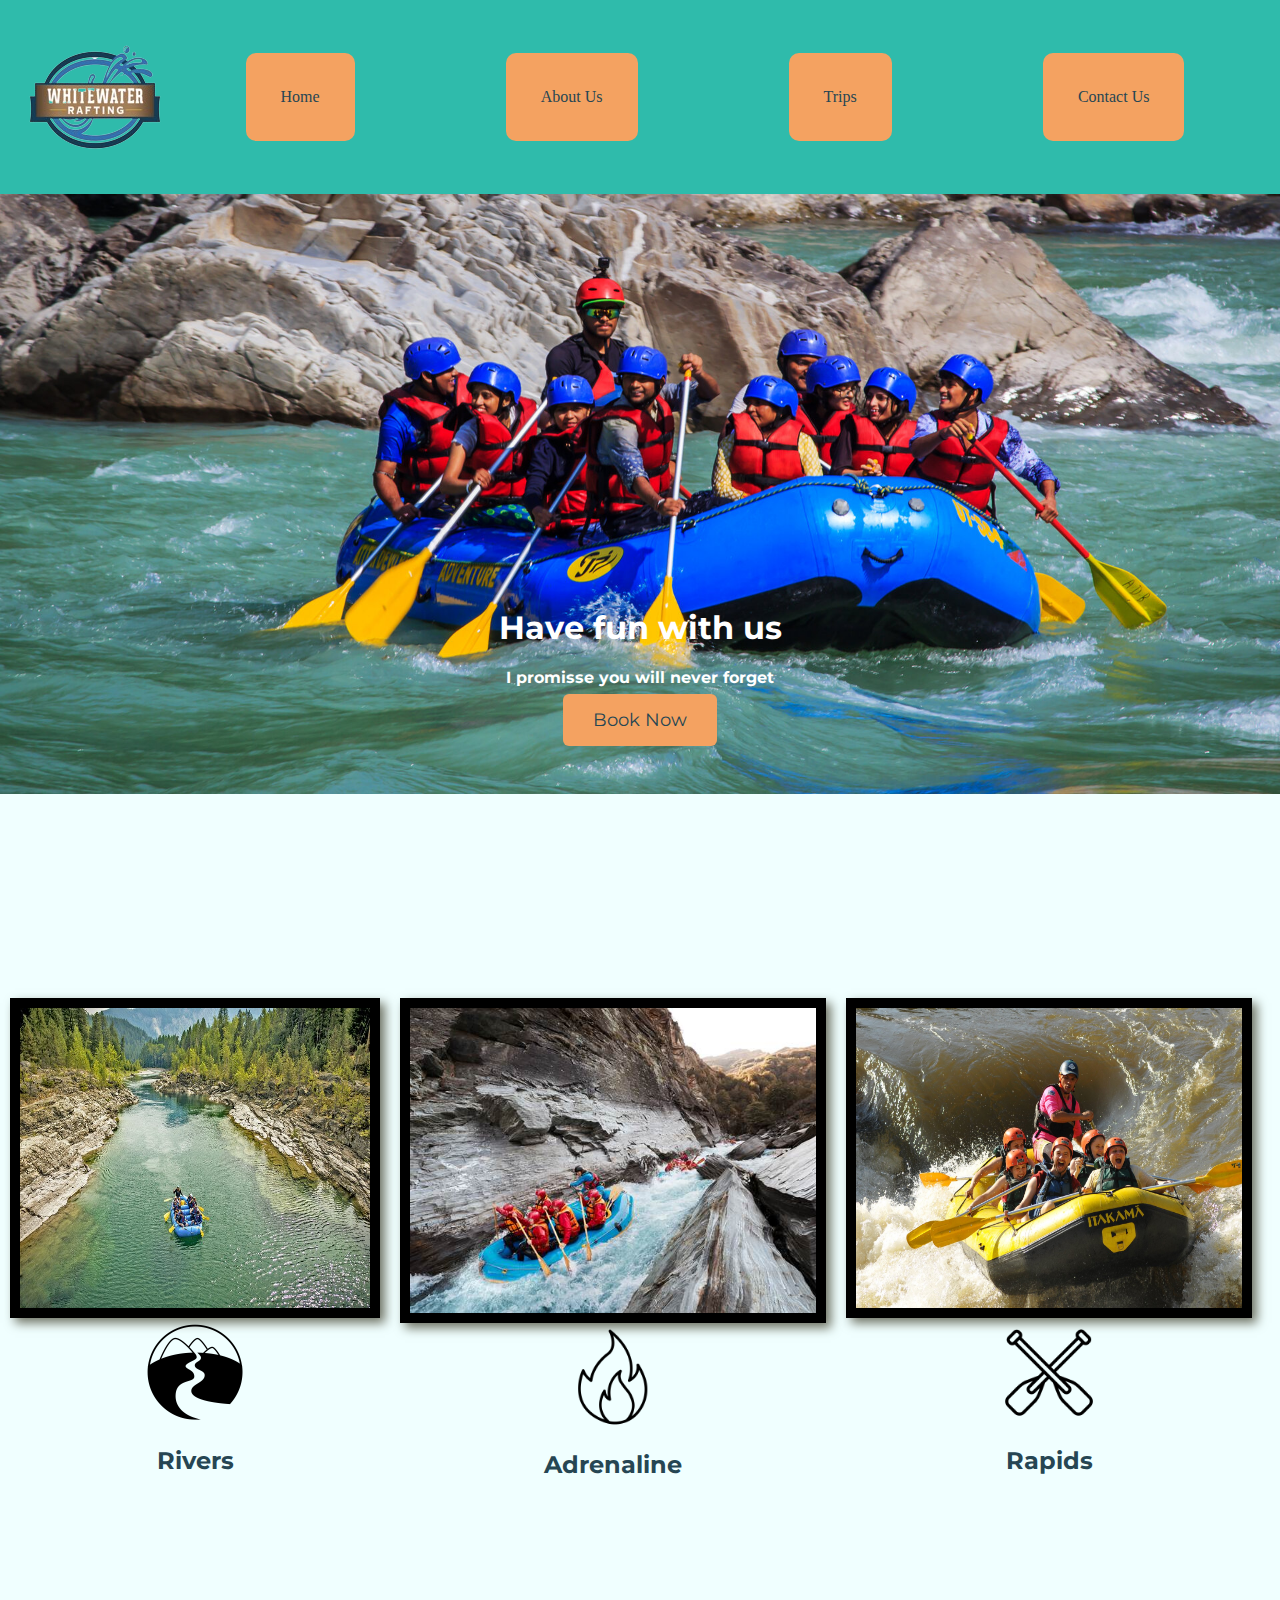
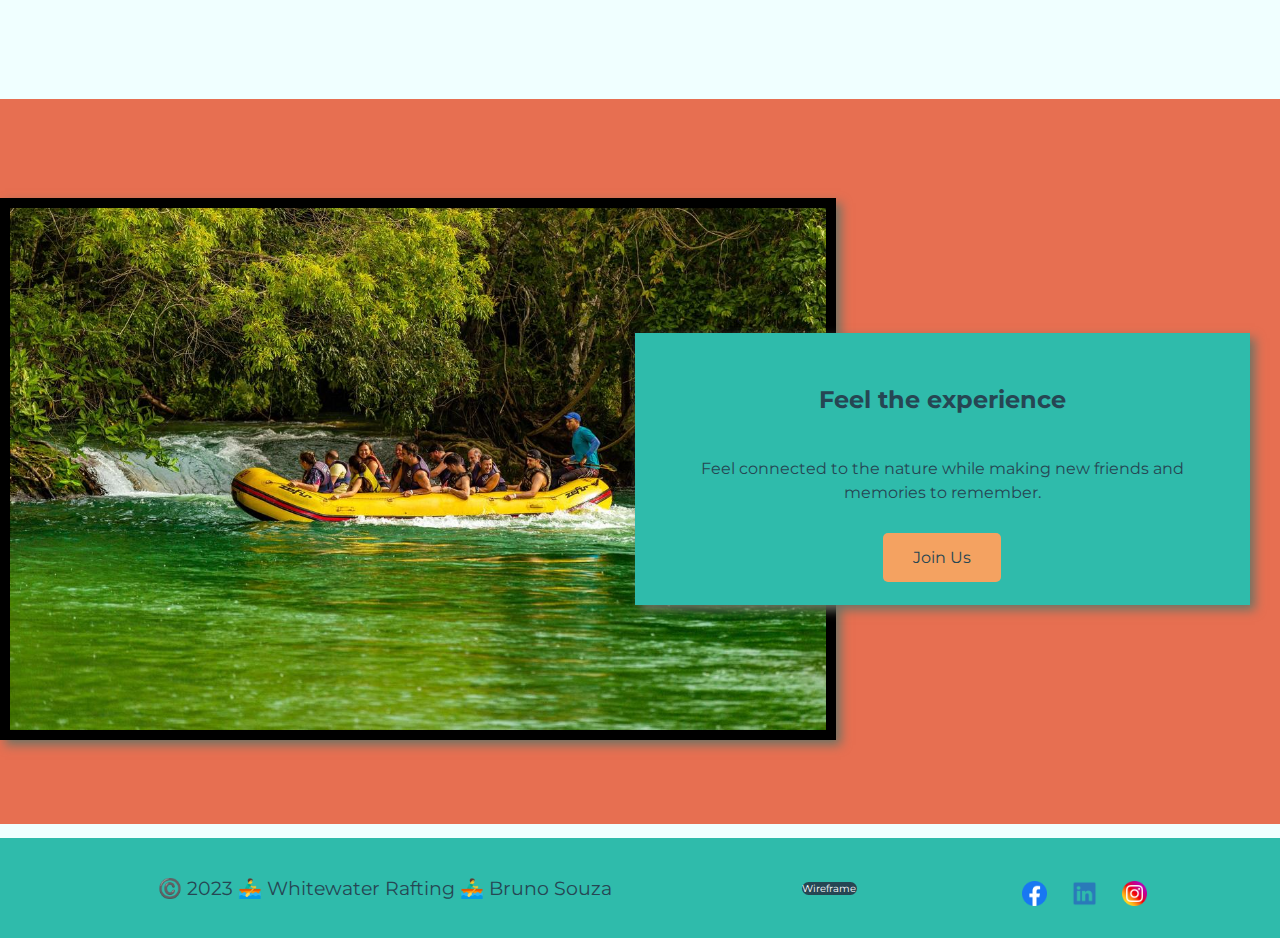
==== commit 138e5d53: "k" ====
--- a/wwr/index.html
+++ b/wwr/index.html
@@ -14,8 +14,8 @@
             <img src="images/logo.png" alt="Logo">
             <nav>
                 <a href="index.html">Home</a>
-                <a href="#">Page 2</a>
-                <a href="site-plan-rafting.html">Site plan</a>
+                <a href="about.html">About Us</a>
+                <a href="trips.html">Trips</a>
                 <a href="contactus.html">Contact Us</a>
             </nav>
         </header>
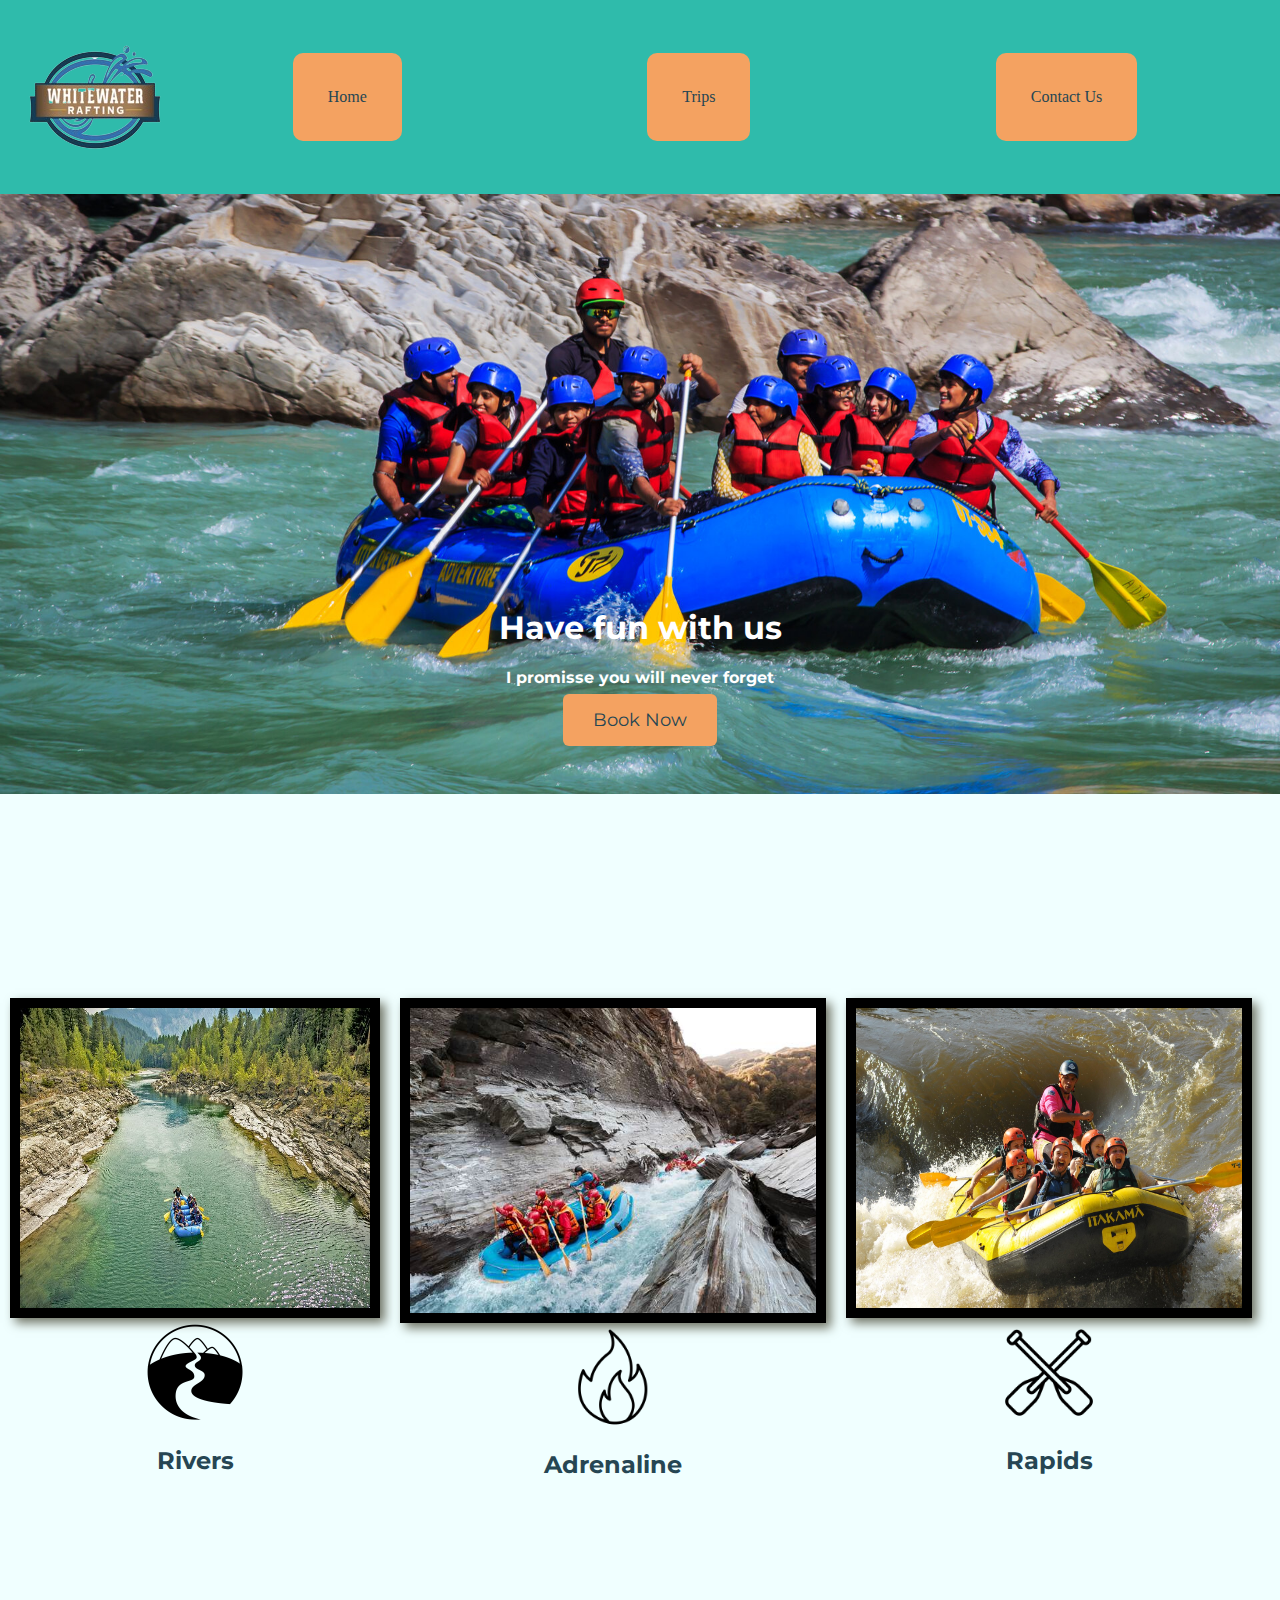
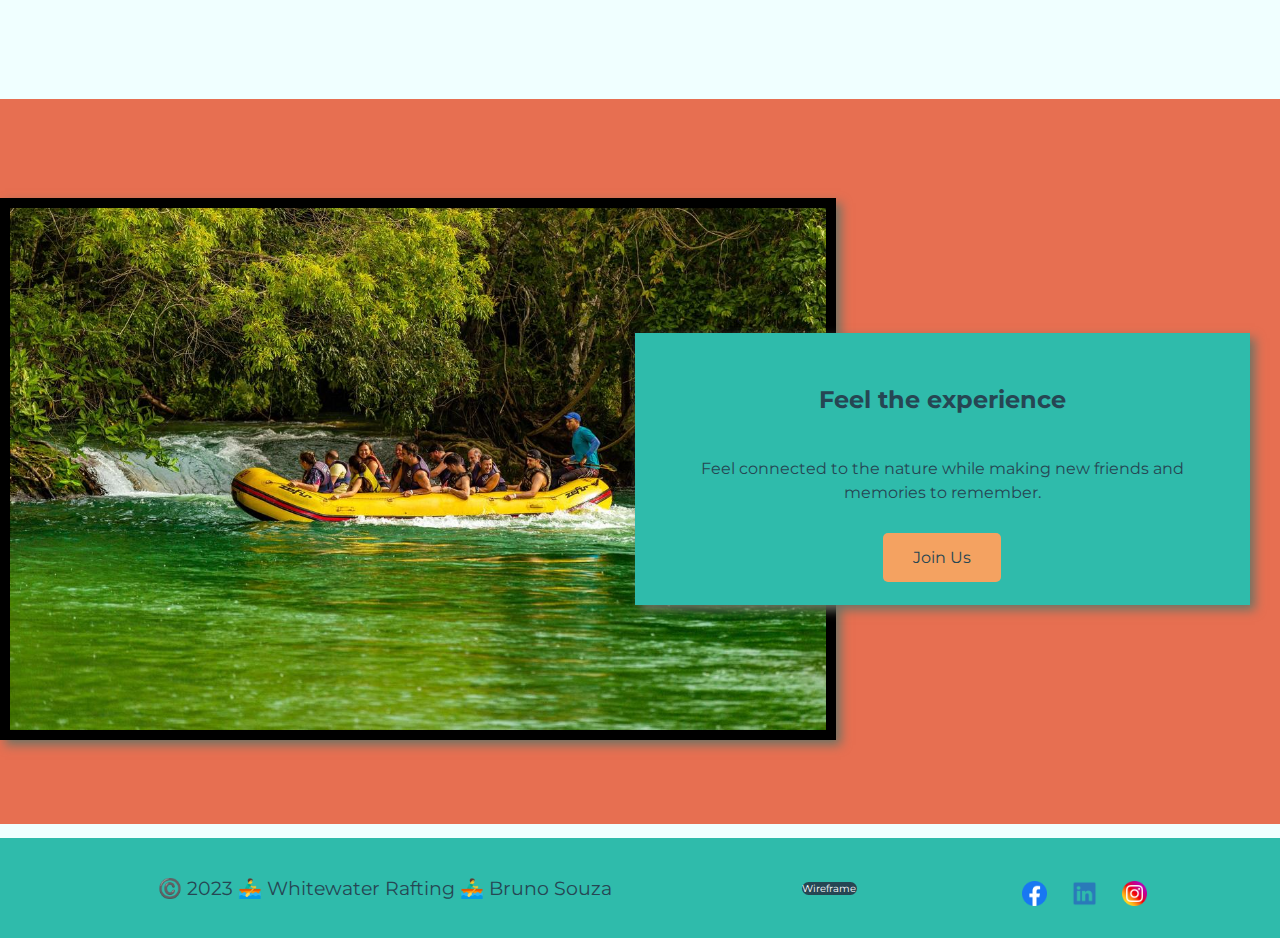
==== commit b5ec9718: "1" ====
--- a/wwr/index.html
+++ b/wwr/index.html
@@ -14,7 +14,6 @@
             <img src="images/logo.png" alt="Logo">
             <nav>
                 <a href="index.html">Home</a>
-                <a href="about.html">About Us</a>
                 <a href="trips.html">Trips</a>
                 <a href="contactus.html">Contact Us</a>
             </nav>
